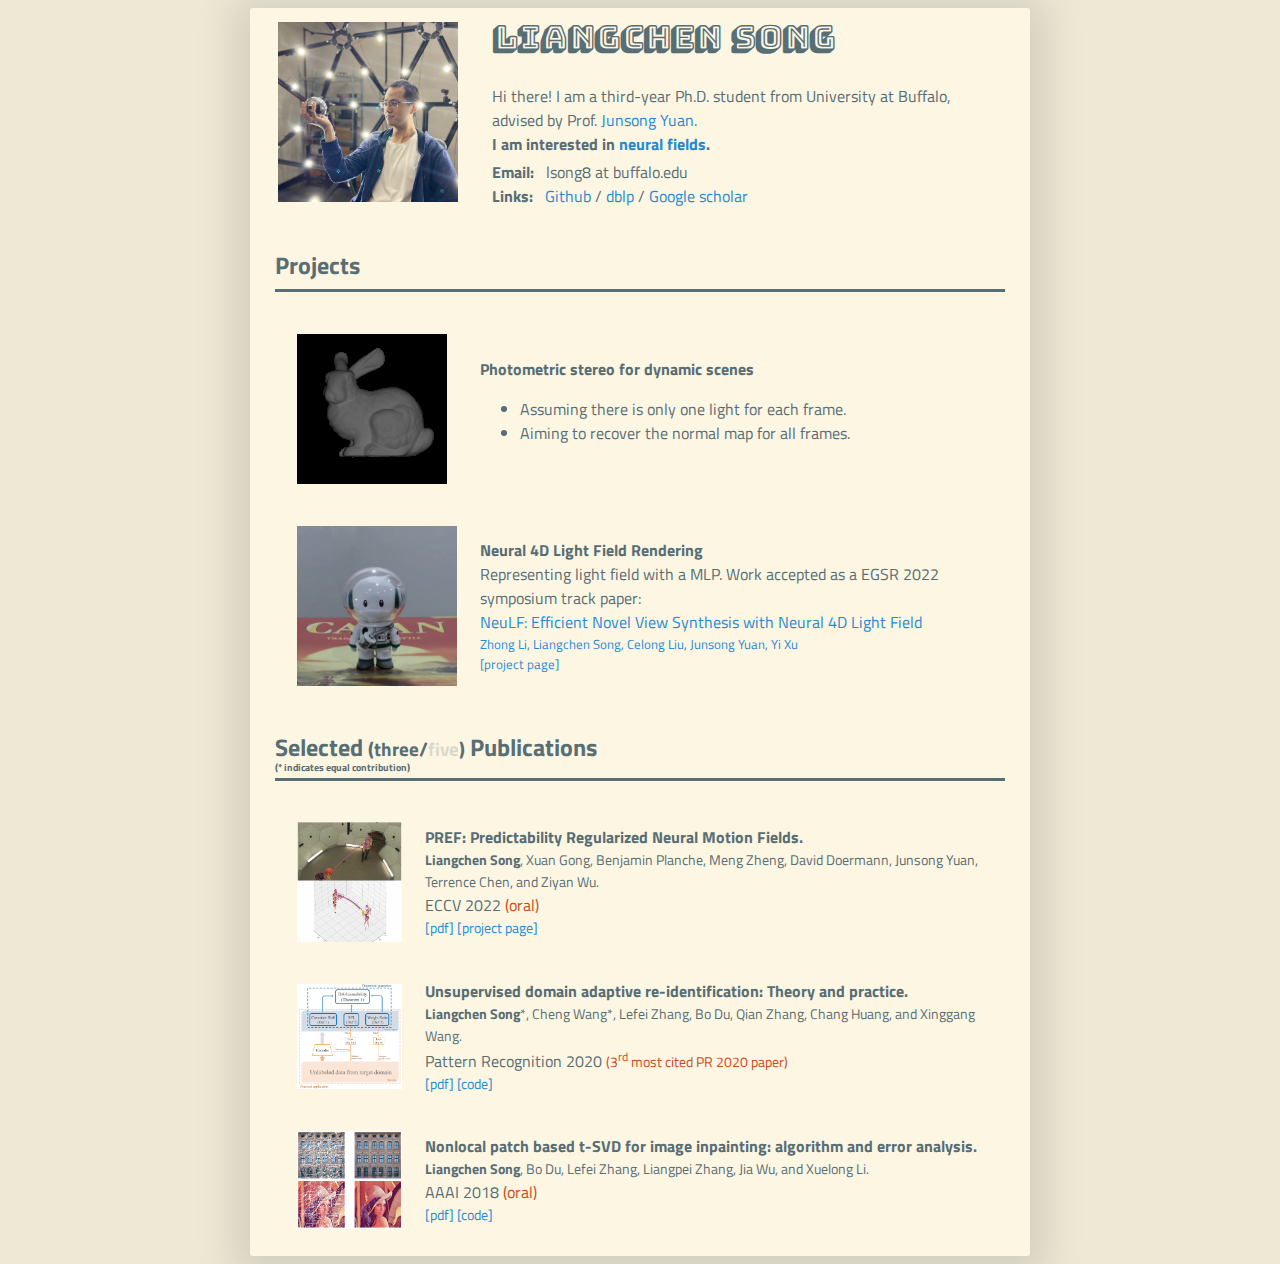
==== index.html @ a4e1ec7a "u" ====
<head><meta http-equiv="Content-Type" content="text/html; charset=UTF-8">
    <title>Liangchen Song's home page</title>
    <meta name="author" content="Liangchen Song">
    <meta name="viewport" content="width=device-width, initial-scale=1">
    <link rel="preconnect" href="https://fonts.googleapis.com">
    <link rel="preconnect" href="https://fonts.gstatic.com" crossorigin>
    <link href="https://fonts.googleapis.com/css2?family=Bungee+Shade&family=Titillium+Web&display=swap" rel="stylesheet">
    <link rel="stylesheet" href="style.css">
</head>

<body>
<div class="main">
<div class="content">
<table>
<tbody>
<tr>
    <td colspan="1" rowspan="3" width="10%"><img width="180" src="images/me.jpg"></td>
    <td width="50%" style="font-family:'Bungee Shade'"><h1>Liangchen Song</h1></td>
</tr>
<tr>
    <td>Hi there! I am a third-year Ph.D. student from University at Buffalo, advised by Prof. <a href="https://cse.buffalo.edu/~jsyuan/index.html">Junsong Yuan</a>.
    <p style="font-weight: bold;">I am interested in <a href="https://neuralfields.cs.brown.edu/">neural fields</a>.</p>
    </td>
</tr>
<tr>
    <td>
        <b>Email:</b> &nbsp; lsong8 at buffalo.edu<br>
        <b>Links:</b> &nbsp; <a href="https://github.com/lsongx">Github</a> /
        <a href="https://dblp.uni-trier.de/pers/hd/s/Song:Liangchen">dblp</a> /
        <a href="https://scholar.google.com/citations?hl=en&user=Kl4T9FYAAAAJ">Google scholar</a> 
    </td>
</tr>
</tbody>
</table>
</div>

<div class="content">
<h2>Projects</h2>
<table class="highlight">
<tbody>
<tr>
    <td style="padding:20px;width:25%;vertical-align:middle"><img src="images/dynamic-ps.gif"></td>
    <td><b>Photometric stereo for dynamic scenes</b><br>
        <ul><li>Assuming there is only one light for each frame. </li> 
            <li>Aiming to recover the normal map for all frames.</li></ul>
    </td>
</tr>
<tr onmouseout="neulf_stop()" onmouseover="neulf_start()">
    <td style="padding:20px;width:25%;vertical-align:middle">
        <div class="one"><div class="two" id="neulf"><video width=100% height=100% muted autoplay loop><source src="images/neulf.mp4" type="video/mp4"></video></div>
        <img src='images/neulf.png' width="160"></div>
        <script type="text/javascript">
            function neulf_start() {
              document.getElementById('neulf').style.opacity = "1";
            }
            function neulf_stop() {
              document.getElementById('neulf').style.opacity = "0";
            }
            neulf_stop()
          </script>
    </td>
    <td><b>Neural 4D Light Field Rendering</b><br>
        Representing light field with a MLP. Work accepted as a EGSR 2022 symposium track paper:<br>
        <a class="long" href="https://diglib.eg.org/bitstream/handle/10.2312/sr20221156/059-069.pdf?sequence=1&isAllowed=y">NeuLF: Efficient Novel View Synthesis with Neural 4D Light Field</a><br>
        <p style="font-size: 80%;"><a href="https://sites.google.com/site/lizhong19900216"> Zhong Li</a>,
        <a href="https://lsongx.github.io/"> Liangchen Song</a>,
        <a href="https://www.cct.lsu.edu/~cliu/"> Celong Liu</a>,
        <a href="https://cse.buffalo.edu/~jsyuan/"> Junsong Yuan</a>,
        <a href="https://www.linkedin.com/in/yi-xu-42654823/"> Yi Xu</a></p>
        <p style="font-size: 80%;"><a href="https://lizhong3232.github.io/neulf/">[project page]</a></p>
    </td>
</tr>
</tbody>
</table>
</div>


<div class="content">
<h2 style="line-height: 80%;">
    Selected 
    <span style="font-size: 80%;">(<a class="none" href="" id="show3" onclick="show(3);return false;">three</a>/<a class="none" href="" id="show5" onclick="show(5);return false;">five</a>)</span>
    Publications
    <p style="font-size: 40%;">(* indicates equal contribution)</p>
</h2>

<table id='pubs3' class="highlight">
<tbody>
<tr>
    <td style="padding:20px;width:20%;vertical-align:middle"><img style="width: 100%;" src="images/pref.png"></td>
    <td><strong>PREF: Predictability Regularized Neural Motion Fields.</strong>
        <p style="font-size: 90%;"><strong>Liangchen Song</strong>, Xuan Gong, Benjamin Planche, Meng Zheng, David Doermann, Junsong Yuan, Terrence Chen, and Ziyan Wu.</p>
        ECCV 2022 <span style="color: #cb4b16">(oral)</span><br>
        <p style="font-size: 90%;">
        <a href="https://openaccess.thecvf.com/content/ICCV2021/papers/Song_Stacked_Homography_Transformations_for_Multi-View_Pedestrian_Detection_ICCV_2021_paper.pdf">[pdf]</a> 
        <a href="projects/pref.html">[project page]</a> </p>
    </td>
</tr>
<tr>
    <td style="padding:20px;width:20%;vertical-align:middle"><img style="width: 100%;" src="images/pr.png"></td>
    <td><strong>Unsupervised domain adaptive re-identification: Theory and practice.</strong>
        <p style="font-size: 90%;"><strong>Liangchen Song</strong>*, Cheng Wang*, Lefei Zhang, Bo Du, Qian Zhang, Chang Huang, and Xinggang Wang.</p>
        Pattern Recognition 2020 <a class="plain" style="color: #cb4b16;font-size:90%" href="https://www.journals.elsevier.com/pattern-recognition/most-cited-articles">(3<sup>rd</sup> most cited PR 2020 paper)</a><br>
        <p style="font-size: 90%;"><a href="https://arxiv.org/pdf/1807.11334.pdf">[pdf]</a> 
        <a href="https://github.com/lsongx/DomainAdaptiveReID">[code]</a> </p>
    </td>
</tr>
<tr>
    <td style="padding:20px;width:20%;vertical-align:middle"><img style="width: 100%;" src="images/tsvd.png"></td>
    <td><strong>Nonlocal patch based t-SVD for image inpainting: algorithm and error analysis.</strong>
        <p style="font-size: 90%;"><strong>Liangchen Song</strong>, Bo Du, Lefei Zhang, Liangpei Zhang, Jia Wu, and Xuelong Li. <br></p>
        AAAI 2018 <span style="color: #cb4b16">(oral)</span><br>
        <p style="font-size: 90%;">
        <a href="https://ojs.aaai.org/index.php/AAAI/article/view/11878/11737">[pdf]</a>
        <a href="https://drive.google.com/file/d/1J0LSnglVLnULzC7Q27VmFhyKMUy_Hhmf/view?usp=sharing">[code]</a> </p>
    </td>
</tr>
</tbody>
</table>

<table id='pubs5' class="highlight">
<tbody>
<tr>
    <td style="padding:20px;width:20%;vertical-align:middle"><img style="width: 100%;" src="images/pref.png"></td>
    <td><strong>PREF: Predictability Regularized Neural Motion Fields.</strong>
        <p style="font-size: 90%;"><strong>Liangchen Song</strong>, Xuan Gong, Benjamin Planche, Meng Zheng, David Doermann, Junsong Yuan, Terrence Chen, and Ziyan Wu.</p>
        ECCV 2022 <span style="color: #cb4b16">(oral)</span><br>
        <p style="font-size: 90%;">
        <a href="https://openaccess.thecvf.com/content/ICCV2021/papers/Song_Stacked_Homography_Transformations_for_Multi-View_Pedestrian_Detection_ICCV_2021_paper.pdf">[pdf]</a> 
        <a href="projects/pref.html">[project page]</a> </p>
    </td>
</tr>
<tr>
    <td style="padding:20px;width:20%;vertical-align:middle"><img style="width: 100%;" src="images/shot.png"></td>
    <td><strong>Stacked Homography Transformations for Multi-View Pedestrian Detection.</strong>
        <p style="font-size: 90%;"><strong>Liangchen Song</strong>, Jialian Wu, Ming Yang, Qian Zhang, Yuan Li, and Junsong Yuan.</p>
        ICCV 2021 <span style="color: #cb4b16">(oral)</span><br>
        <p style="font-size: 90%;">
        <a href="https://openaccess.thecvf.com/content/ICCV2021/papers/Song_Stacked_Homography_Transformations_for_Multi-View_Pedestrian_Detection_ICCV_2021_paper.pdf">[pdf]</a> 
        <a href="https://github.com/lsongx/shot">[code]</a> </p>
    </td>
</tr>
<tr>
    <td style="padding:20px;width:20%;vertical-align:middle"><img style="width: 100%;" src="images/wsl.png"></td>
    <td><strong>Rethinking Soft Labels for Knowledge Distillation: A Bias-Variance Tradeoff Perspective.</strong>
        <p style="font-size: 90%;">Helong Zhou*, <strong>Liangchen Song</strong>*, Jiajie Chen*, Ye Zhou, Guoli Wang, Junsong Yuan, and Qian Zhang.</p>
        ICLR 2021<br>
            <p style="font-size: 90%;">
        <a href="https://openreview.net/pdf?id=gIHd-5X324">[pdf]</a> 
        <a href="https://github.com/bellymonster/Weighted-Soft-Label-Distillation">[code]</a></p>
    </td>
</tr>
<tr>
    <td style="padding:20px;width:20%;vertical-align:middle"><img style="width: 100%;" src="images/pr.png"></td>
    <td><strong>Unsupervised domain adaptive re-identification: Theory and practice.</strong>
        <p style="font-size: 90%;"><strong>Liangchen Song</strong>*, Cheng Wang*, Lefei Zhang, Bo Du, Qian Zhang, Chang Huang, and Xinggang Wang.</p>
        Pattern Recognition 2020 <a class="plain" style="color: #cb4b16;font-size:90%" href="https://www.journals.elsevier.com/pattern-recognition/most-cited-articles">(3<sup>rd</sup> most cited PR 2020 paper)</a><br>
        <p style="font-size: 90%;"><a href="https://arxiv.org/pdf/1807.11334.pdf">[pdf]</a> 
        <a href="https://github.com/lsongx/DomainAdaptiveReID">[code]</a> </p>
    </td>
</tr>
<tr>
    <td style="padding:20px;width:20%;vertical-align:middle"><img style="width: 100%;" src="images/tsvd.png"></td>
    <td><strong>Nonlocal patch based t-SVD for image inpainting: algorithm and error analysis.</strong>
        <p style="font-size: 90%;"><strong>Liangchen Song</strong>, Bo Du, Lefei Zhang, Liangpei Zhang, Jia Wu, and Xuelong Li. <br></p>
        AAAI 2018 <span style="color: #cb4b16">(oral)</span><br>
        <p style="font-size: 90%;">
        <a href="https://ojs.aaai.org/index.php/AAAI/article/view/11878/11737">[pdf]</a>
        <a href="https://drive.google.com/file/d/1J0LSnglVLnULzC7Q27VmFhyKMUy_Hhmf/view?usp=sharing">[code]</a> </p>
    </td>
</tr>
</tbody>
</table>

</div>

<script>
function show(num) {
    if (num == 3){
        document.getElementById("pubs3").style.display = "block";
        document.getElementById("pubs5").style.display = "none";
        document.getElementById('show3').style = 'color:#586e75';
        document.getElementById('show5').style = 'color:#586e7538';
    } else if (num == 5) {
        document.getElementById("pubs5").style.display = "block";
        document.getElementById("pubs3").style.display = "none";
        document.getElementById('show5').style = 'color:#586e75';
        document.getElementById('show3').style = 'color:#586e7538';
    }
}      
show(3)
</script>

</div>
</body>
---- style.css ----
body {
    font-family: Titillium Web, Verdana, serif;
    color: #586e75;
    background-position:center; 
    background: #eee8d5;
    line-height: 150%;
}

a {
    box-shadow: none;
    color: #268ad2;
    margin: 0 -.25rem;
    padding: 0 .25rem;
    transition: color .3s ease-in-out, box-shadow .3s ease-in-out;
    text-decoration: none;
}
a:hover {
    box-shadow: inset 200px 0 0 0 #268ad2;
    color: white;
}
a.long:hover {
    box-shadow: inset 1000px 0 0 0 #268ad2;
    color: white;
}
a.plain:hover {
    box-shadow: none;
    border-bottom: 1px dotted #cb4b16;
}
a.none {
    color: #586e75;
}
a.none:hover{
    color: #586e75;
    box-shadow: none;
}

h2 {
    font-weight: bold; 
    color: #586e75;
    border-bottom-style:solid; 
    border-bottom-color: #586e75;
    line-height: 2em;
}
p {
    margin-top: 0em;
    margin-bottom: 0em;      
}
div.main {
    margin-left: auto;
    margin-right: auto;
    max-width: 780px;
    box-shadow:  0px 5px 40px 17px rgba(0, 0, 0, 0.11);
    background: #fdf6e3;
    border-radius: 3px;
}
div.content {
    display: block; 
    overflow: hidden;
    padding: 5px 25px;
}
.one {
    width: 160px;
    height: 160px;
    position: relative;
}
.two {
    width: 160px;
    height: 160px;
    position: absolute;
    transition: opacity .2s ease-in-out;
    -moz-transition: opacity .2s ease-in-out;
    -webkit-transition: opacity .2s ease-in-out;
}
table.highlight tr:hover {
    background: #fdf3d6;
    box-shadow:  0px 0px 5px 2px rgba(0, 0, 0, 0.11);
    border-radius: 5px;
}

td.btn {
    padding-top: 18pt;
    vertical-align:middle;
    font-weight: bold;
    font-size: 18pt;
}
td.btn a:hover {
    box-shadow: None;
    color: #dc322f;
    background: #fdf3d6;
}

div.cite {
    font-family: monospace;
    background: #fdf3d6;
    box-shadow:  0px 0px 5px 2px rgba(0, 0, 0, 0.11);
    border-radius: 5px;
    text-align: left;
    line-height: 120%;
}
div.cite pre {
    position: relative;
    border-radius:10px;
    padding-top: 15px;
}
div.cite button {
    position: absolute;
    top: 5px;
    left: 5px;
    padding:.15rem;
    background-color:#fdf3d6;
    border-radius:5px;
}
div.cite button:hover{
    cursor:pointer;
    background-color:#bcbabb;
}
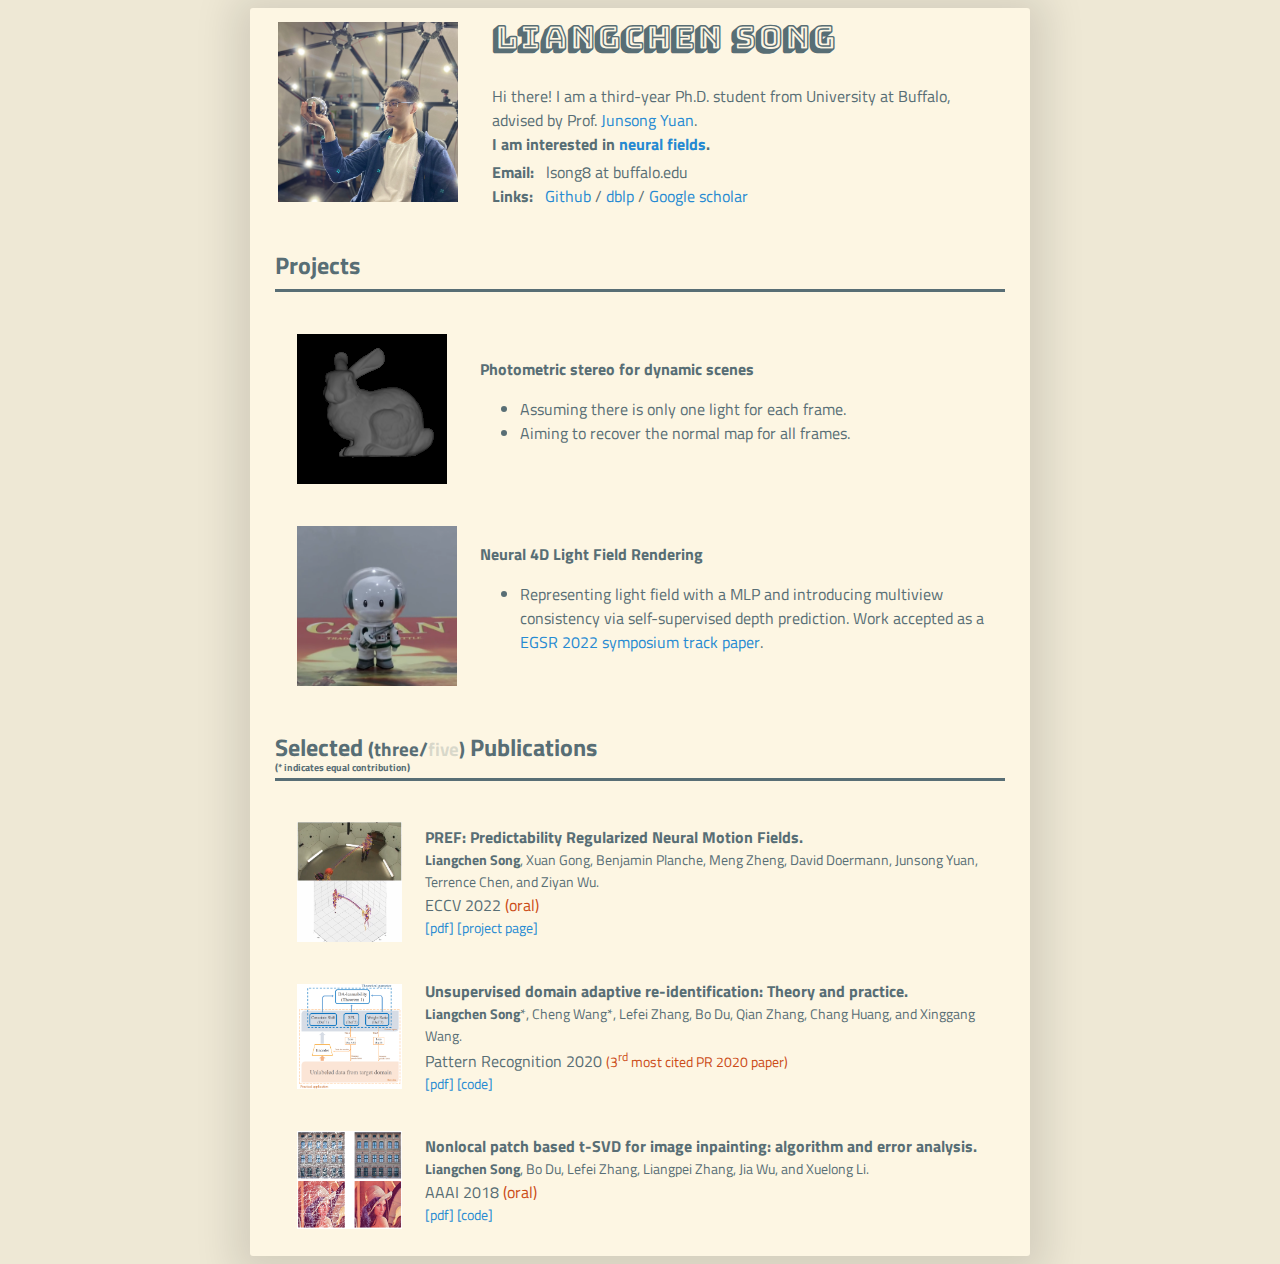
==== commit 372625f6: "u" ====
--- a/index.html
+++ b/index.html
@@ -1,3 +1,10 @@
+<!-- 
+    Author: Liangchen Song
+    Author URL: https://lsongx.github.io/
+    License: Creative Commons Attribution 3.0 Unported
+    License URL: http://creativecommons.org/licenses/by/3.0/
+-->
+
 <head><meta http-equiv="Content-Type" content="text/html; charset=UTF-8">
     <title>Liangchen Song's home page</title>
     <meta name="author" content="Liangchen Song">
@@ -45,29 +52,22 @@
             <li>Aiming to recover the normal map for all frames.</li></ul>
     </td>
 </tr>
-<tr onmouseout="neulf_stop()" onmouseover="neulf_start()">
+<tr>
     <td style="padding:20px;width:25%;vertical-align:middle">
-        <div class="one"><div class="two" id="neulf"><video width=100% height=100% muted autoplay loop><source src="images/neulf.mp4" type="video/mp4"></video></div>
-        <img src='images/neulf.png' width="160"></div>
-        <script type="text/javascript">
-            function neulf_start() {
-              document.getElementById('neulf').style.opacity = "1";
-            }
-            function neulf_stop() {
-              document.getElementById('neulf').style.opacity = "0";
-            }
-            neulf_stop()
-          </script>
+        <div class="comment" style="width: 160px;height: 160px;"><video width=100% height=100% muted autoplay loop><source src="images/neulf.mp4" type="video/mp4"></video></div>
+        <div class="hide" style="width: 160px;height: 160px;"><img src='images/neulf.png' width="160"></div>
     </td>
     <td><b>Neural 4D Light Field Rendering</b><br>
-        Representing light field with a MLP. Work accepted as a EGSR 2022 symposium track paper:<br>
-        <a class="long" href="https://diglib.eg.org/bitstream/handle/10.2312/sr20221156/059-069.pdf?sequence=1&isAllowed=y">NeuLF: Efficient Novel View Synthesis with Neural 4D Light Field</a><br>
-        <p style="font-size: 80%;"><a href="https://sites.google.com/site/lizhong19900216"> Zhong Li</a>,
-        <a href="https://lsongx.github.io/"> Liangchen Song</a>,
-        <a href="https://www.cct.lsu.edu/~cliu/"> Celong Liu</a>,
-        <a href="https://cse.buffalo.edu/~jsyuan/"> Junsong Yuan</a>,
-        <a href="https://www.linkedin.com/in/yi-xu-42654823/"> Yi Xu</a></p>
-        <p style="font-size: 80%;"><a href="https://lizhong3232.github.io/neulf/">[project page]</a></p>
+        <ul><li>Representing light field with a MLP and introducing multiview consistency via self-supervised depth prediction. Work accepted as a <a class="textbox">EGSR 2022 symposium track paper</a>.
+        <div class="textbox-hide">
+            <a class="long" href="https://diglib.eg.org/bitstream/handle/10.2312/sr20221156/059-069.pdf?sequence=1&isAllowed=y">NeuLF: Efficient Novel View Synthesis with Neural 4D Light Field</a><br>
+            <p style="font-size: 80%;"><a href="https://sites.google.com/site/lizhong19900216"> Zhong Li</a>,
+            <a href="https://lsongx.github.io/"> Liangchen Song</a>,
+            <a href="https://www.cct.lsu.edu/~cliu/"> Celong Liu</a>,
+            <a href="https://cse.buffalo.edu/~jsyuan/"> Junsong Yuan</a>,
+            <a href="https://www.linkedin.com/in/yi-xu-42654823/"> Yi Xu</a></p>
+            <p style="font-size: 80%;"><a href="https://lizhong3232.github.io/neulf/">[project page]</a>
+        </div></li></ul>
     </td>
 </tr>
 </tbody>
@@ -83,7 +83,8 @@
     <p style="font-size: 40%;">(* indicates equal contribution)</p>
 </h2>
 
-<table id='pubs3' class="highlight">
+<div class="highlight">
+<table id='pubs3'>
 <tbody>
 <tr>
     <td style="padding:20px;width:20%;vertical-align:middle"><img style="width: 100%;" src="images/pref.png"></td>
@@ -91,8 +92,9 @@
         <p style="font-size: 90%;"><strong>Liangchen Song</strong>, Xuan Gong, Benjamin Planche, Meng Zheng, David Doermann, Junsong Yuan, Terrence Chen, and Ziyan Wu.</p>
         ECCV 2022 <span style="color: #cb4b16">(oral)</span><br>
         <p style="font-size: 90%;">
-        <a href="https://openaccess.thecvf.com/content/ICCV2021/papers/Song_Stacked_Homography_Transformations_for_Multi-View_Pedestrian_Detection_ICCV_2021_paper.pdf">[pdf]</a> 
+        <a href="https://arxiv.org/pdf/2209.10691.pdf">[pdf]</a> 
         <a href="projects/pref.html">[project page]</a> </p>
+        <div class="comment"><p># Implicitly representing the patterns of motion.</p></div>
     </td>
 </tr>
 <tr>
@@ -102,6 +104,8 @@
         Pattern Recognition 2020 <a class="plain" style="color: #cb4b16;font-size:90%" href="https://www.journals.elsevier.com/pattern-recognition/most-cited-articles">(3<sup>rd</sup> most cited PR 2020 paper)</a><br>
         <p style="font-size: 90%;"><a href="https://arxiv.org/pdf/1807.11334.pdf">[pdf]</a> 
         <a href="https://github.com/lsongx/DomainAdaptiveReID">[code]</a> </p>
+        <div class="comment"><p># My first work after learning deep learning. Got rejected by almost all 'top' AI conferences.<br>
+        # Happy to see that some people cited this paper.</p></div>
     </td>
 </tr>
 <tr>
@@ -112,12 +116,14 @@
         <p style="font-size: 90%;">
         <a href="https://ojs.aaai.org/index.php/AAAI/article/view/11878/11737">[pdf]</a>
         <a href="https://drive.google.com/file/d/1J0LSnglVLnULzC7Q27VmFhyKMUy_Hhmf/view?usp=sharing">[code]</a> </p>
-    </td>
-</tr>
-</tbody>
-</table>
-
-<table id='pubs5' class="highlight">
+        <div class="comment"><p># No networks involved. First objective function, then optimizing it. <br>
+        # Not end-to-end. No backpropagation. Looks weird now?</p></div>
+    </td>
+</tr>
+</tbody>
+</table>
+
+<table id='pubs5'>
 <tbody>
 <tr>
     <td style="padding:20px;width:20%;vertical-align:middle"><img style="width: 100%;" src="images/pref.png"></td>
@@ -127,6 +133,7 @@
         <p style="font-size: 90%;">
         <a href="https://openaccess.thecvf.com/content/ICCV2021/papers/Song_Stacked_Homography_Transformations_for_Multi-View_Pedestrian_Detection_ICCV_2021_paper.pdf">[pdf]</a> 
         <a href="projects/pref.html">[project page]</a> </p>
+        <div class="comment"><p># Implicitly representing the patterns of motion.</p></div>
     </td>
 </tr>
 <tr>
@@ -137,6 +144,8 @@
         <p style="font-size: 90%;">
         <a href="https://openaccess.thecvf.com/content/ICCV2021/papers/Song_Stacked_Homography_Transformations_for_Multi-View_Pedestrian_Detection_ICCV_2021_paper.pdf">[pdf]</a> 
         <a href="https://github.com/lsongx/shot">[code]</a> </p>
+        <div class="comment"><p># Sometimes I cannot believe this is an oral paper.<br>
+        # But I do believe this is not the worst oral paper. :) </p></div>
     </td>
 </tr>
 <tr>
@@ -147,6 +156,7 @@
             <p style="font-size: 90%;">
         <a href="https://openreview.net/pdf?id=gIHd-5X324">[pdf]</a> 
         <a href="https://github.com/bellymonster/Weighted-Soft-Label-Distillation">[code]</a></p>
+        <div class="comment"><p># Writing is important.</p></div>
     </td>
 </tr>
 <tr>
@@ -156,6 +166,8 @@
         Pattern Recognition 2020 <a class="plain" style="color: #cb4b16;font-size:90%" href="https://www.journals.elsevier.com/pattern-recognition/most-cited-articles">(3<sup>rd</sup> most cited PR 2020 paper)</a><br>
         <p style="font-size: 90%;"><a href="https://arxiv.org/pdf/1807.11334.pdf">[pdf]</a> 
         <a href="https://github.com/lsongx/DomainAdaptiveReID">[code]</a> </p>
+        <div class="comment"><p># My first work after learning deep learning. Got rejected by almost all 'top' AI conferences.<br>
+        # Happy to see that some people cited this paper.</p></div>
     </td>
 </tr>
 <tr>
@@ -166,12 +178,15 @@
         <p style="font-size: 90%;">
         <a href="https://ojs.aaai.org/index.php/AAAI/article/view/11878/11737">[pdf]</a>
         <a href="https://drive.google.com/file/d/1J0LSnglVLnULzC7Q27VmFhyKMUy_Hhmf/view?usp=sharing">[code]</a> </p>
-    </td>
-</tr>
-</tbody>
-</table>
-
-</div>
+        <div class="comment"><p># No networks involved. First objective function, then optimizing it. <br>
+        # Not end-to-end. No backpropagation. Looks weird now?</p></div>
+    </td>
+</tr>
+</tbody>
+</table>
+</div> <!-- highlight -->
+
+</div> <!-- content -->
 
 <script>
 function show(num) {
@@ -189,6 +204,7 @@
 }      
 show(3)
 </script>
+<script src="script.js"></script>
 
 </div>
 </body>
--- a/style.css
+++ b/style.css
@@ -1,25 +1,39 @@
+/* Author: Liangchen Song
+Author URL: https://lsongx.github.io/
+License: Creative Commons Attribution 3.0 Unported
+License URL: http://creativecommons.org/licenses/by/3.0/ */
+
+:root {
+    --bg-color: #eee8d5;
+    --bg-color-highlight: #fdf6e3;
+    --bg-color-highlight2: #fdf3d6;
+    --text-color: #586e75;
+    --link-color: #268ad2;
+}
+
+
 body {
     font-family: Titillium Web, Verdana, serif;
-    color: #586e75;
+    color: var(--text-color);
     background-position:center; 
-    background: #eee8d5;
+    background: var(--bg-color);
     line-height: 150%;
 }
 
 a {
     box-shadow: none;
-    color: #268ad2;
+    color: var(--link-color);
     margin: 0 -.25rem;
     padding: 0 .25rem;
-    transition: color .3s ease-in-out, box-shadow .3s ease-in-out;
+    transition: color .5s ease-in-out, box-shadow .5s ease-in-out;
     text-decoration: none;
 }
 a:hover {
-    box-shadow: inset 200px 0 0 0 #268ad2;
+    box-shadow: inset 200px 0 0 0 var(--link-color);
     color: white;
 }
 a.long:hover {
-    box-shadow: inset 1000px 0 0 0 #268ad2;
+    box-shadow: inset 1000px 0 0 0 var(--link-color);
     color: white;
 }
 a.plain:hover {
@@ -27,54 +41,87 @@
     border-bottom: 1px dotted #cb4b16;
 }
 a.none {
-    color: #586e75;
+    color: var(--text-color);
 }
 a.none:hover{
-    color: #586e75;
+    color: var(--text-color);
     box-shadow: none;
 }
+.textbox-hide{
+    background: var(--bg-color-highlight);
+    position: absolute;
+    top: auto;
+    left: auto;
+    display: none;
+    padding: 15 10px;
+    box-shadow:  0px 0px 5px 2px rgba(0, 0, 0, 0.11);
+}
+a.textbox:hover{
+    color: var(--link-color);
+    box-shadow: none;
+    cursor: crosshair;
+}
+a.textbox:hover + .textbox-hide{
+    display: block;
+    z-index: 9;
+}
+.textbox-hide:hover{
+    display: block;
+    z-index: 9;
+}
+
 
 h2 {
     font-weight: bold; 
-    color: #586e75;
+    color: var(--text-color);
     border-bottom-style:solid; 
-    border-bottom-color: #586e75;
+    border-bottom-color: var(--text-color);
     line-height: 2em;
 }
 p {
     margin-top: 0em;
     margin-bottom: 0em;      
 }
-div.main {
+.main {
     margin-left: auto;
     margin-right: auto;
     max-width: 780px;
     box-shadow:  0px 5px 40px 17px rgba(0, 0, 0, 0.11);
-    background: #fdf6e3;
+    background: var(--bg-color-highlight);
     border-radius: 3px;
 }
-div.content {
+.content {
     display: block; 
     overflow: hidden;
     padding: 5px 25px;
 }
-.one {
-    width: 160px;
-    height: 160px;
-    position: relative;
-}
-.two {
-    width: 160px;
-    height: 160px;
-    position: absolute;
-    transition: opacity .2s ease-in-out;
-    -moz-transition: opacity .2s ease-in-out;
-    -webkit-transition: opacity .2s ease-in-out;
-}
-table.highlight tr:hover {
-    background: #fdf3d6;
+.highlight tr:hover {
+    background: var(--bg-color-highlight2);
     box-shadow:  0px 0px 5px 2px rgba(0, 0, 0, 0.11);
     border-radius: 5px;
+}
+.comment {
+    display: none;
+    font-style: italic;
+    font-size: 80%;
+    color: #93a1a1;
+}
+.comment p {
+    margin-top: 0em;
+    margin-bottom: 0em;
+    font-family: Titillium Web, Verdana, serif;
+    line-height: 110%;
+    padding-bottom: 3pt;
+}
+.highlight tr:hover .comment {
+    /* display: block; */
+    display: none;
+}
+.hide {
+    display: block;
+}
+.highlight tr:hover .hide {
+    display: none;
 }
 
 td.btn {
@@ -86,32 +133,51 @@
 td.btn a:hover {
     box-shadow: None;
     color: #dc322f;
-    background: #fdf3d6;
+    background: var(--bg-color-highlight2);
 }
 
-div.cite {
+.cite {
     font-family: monospace;
-    background: #fdf3d6;
+    background: var(--bg-color-highlight2);
     box-shadow:  0px 0px 5px 2px rgba(0, 0, 0, 0.11);
     border-radius: 5px;
     text-align: left;
     line-height: 120%;
 }
-div.cite pre {
+.cite pre {
     position: relative;
     border-radius:10px;
     padding-top: 15px;
+    padding-left: 100px;
 }
-div.cite button {
+.cite button {
     position: absolute;
     top: 5px;
     left: 5px;
-    padding:.15rem;
-    background-color:#fdf3d6;
-    border-radius:5px;
+    padding: .15rem;
+    background-color: var(--bg-color-highlight2);
+    color: var(--text-color);
+    border-radius: 5px;
 }
-div.cite button:hover{
+.cite button:hover{
     cursor:pointer;
-    background-color:#bcbabb;
+    background-color: var(--link-color);
+    color: white;
 }
 
+.video-container {
+    display: block;
+    margin-left: auto;
+    margin-right: auto;  
+    position: relative;
+    width: 80%;
+    padding-bottom: calc(56.25% * 0.8); /* 16:9 */
+    height: 0;
+}
+.video-container iframe {
+    position: absolute;
+    top: 0;
+    left: 0;
+    width: 100%;
+    height: 100%;
+}
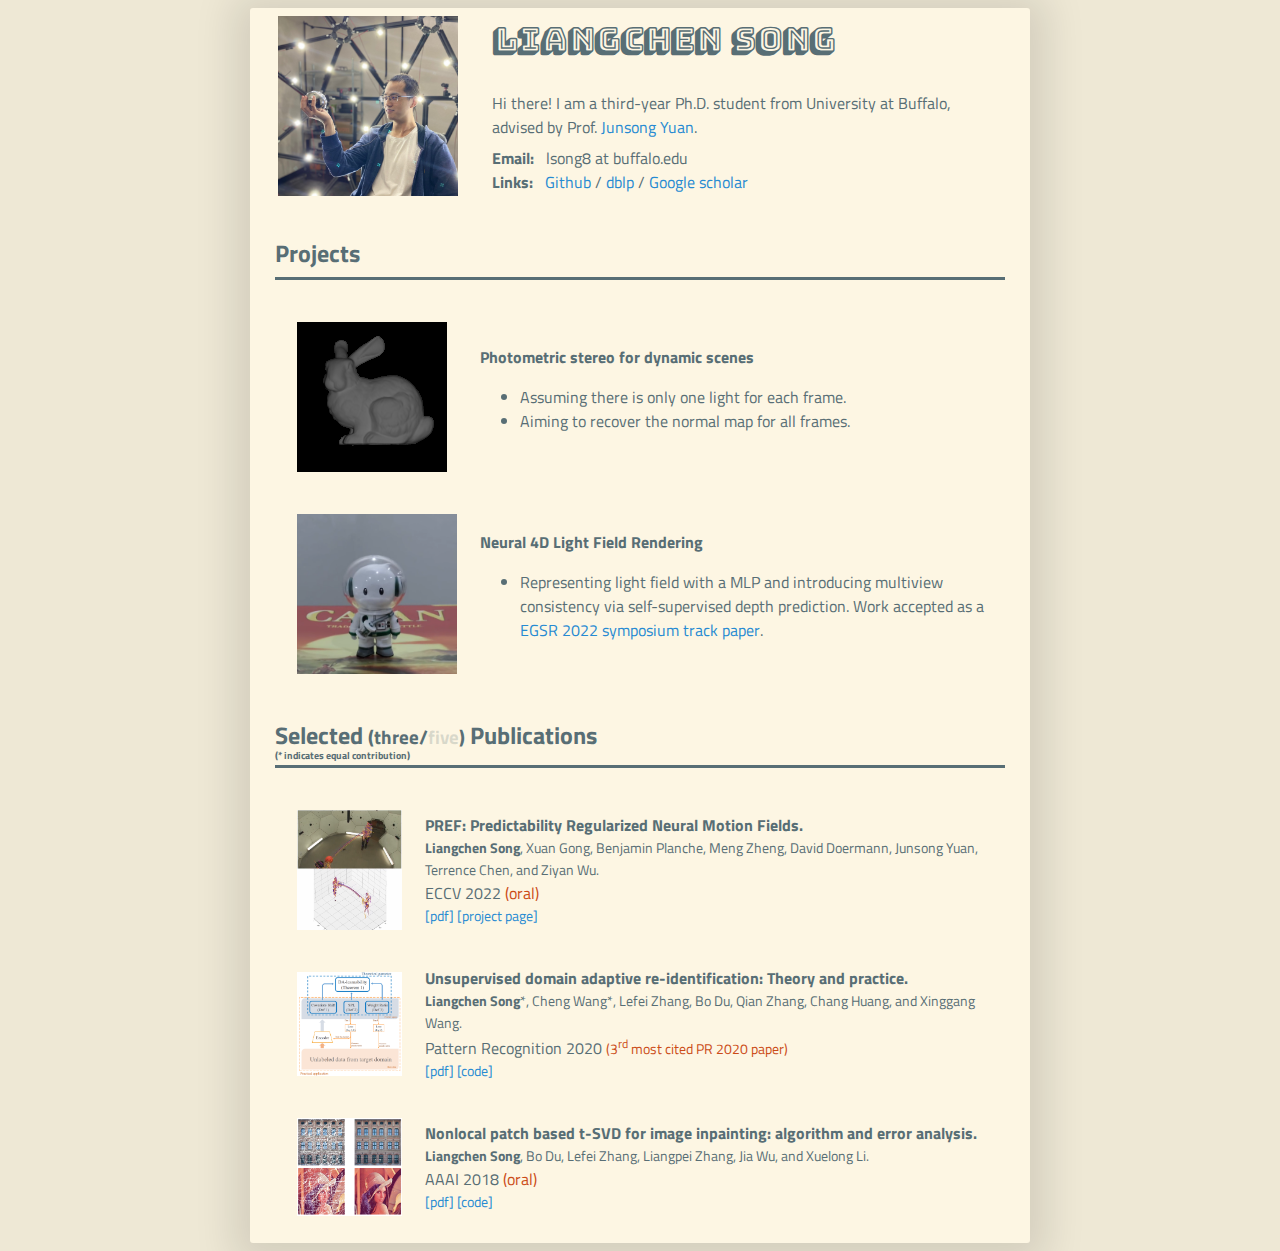
==== commit abff47d8: "u" ====
--- a/index.html
+++ b/index.html
@@ -26,7 +26,6 @@
 </tr>
 <tr>
     <td>Hi there! I am a third-year Ph.D. student from University at Buffalo, advised by Prof. <a href="https://cse.buffalo.edu/~jsyuan/index.html">Junsong Yuan</a>.
-    <p style="font-weight: bold;">I am interested in <a href="https://neuralfields.cs.brown.edu/">neural fields</a>.</p>
     </td>
 </tr>
 <tr>
@@ -54,8 +53,8 @@
 </tr>
 <tr>
     <td style="padding:20px;width:25%;vertical-align:middle">
-        <div class="comment" style="width: 160px;height: 160px;"><video width=100% height=100% muted autoplay loop><source src="images/neulf.mp4" type="video/mp4"></video></div>
-        <div class="hide" style="width: 160px;height: 160px;"><img src='images/neulf.png' width="160"></div>
+        <div class="hovershow" style="width: 160px;height: 160px;"><video width=100% height=100% muted autoplay loop><source src="images/neulf.mp4" type="video/mp4"></video></div>
+        <div class="hoverhide" style="width: 160px;height: 160px;"><img src='images/neulf.png' width="160"></div>
     </td>
     <td><b>Neural 4D Light Field Rendering</b><br>
         <ul><li>Representing light field with a MLP and introducing multiview consistency via self-supervised depth prediction. Work accepted as a <a class="textbox">EGSR 2022 symposium track paper</a>.
--- a/style.css
+++ b/style.css
@@ -117,11 +117,17 @@
     /* display: block; */
     display: none;
 }
-.hide {
+.hoverhide {
     display: block;
 }
-.highlight tr:hover .hide {
+.highlight tr:hover .hoverhide {
     display: none;
+}
+.hovershow {
+    display: none;
+}
+.highlight tr:hover .hovershow {
+    display: block;
 }
 
 td.btn {
@@ -181,3 +187,9 @@
     width: 100%;
     height: 100%;
 }
+
+.rainbow {
+    background: linear-gradient(to right, #ed3633, #fc719f, #7430ea, #008cff, #0083c5, #13af1b, #e3ba00, #ff9d00, #ed3633);
+    -webkit-background-clip: text;
+    -webkit-text-fill-color: transparent;  
+}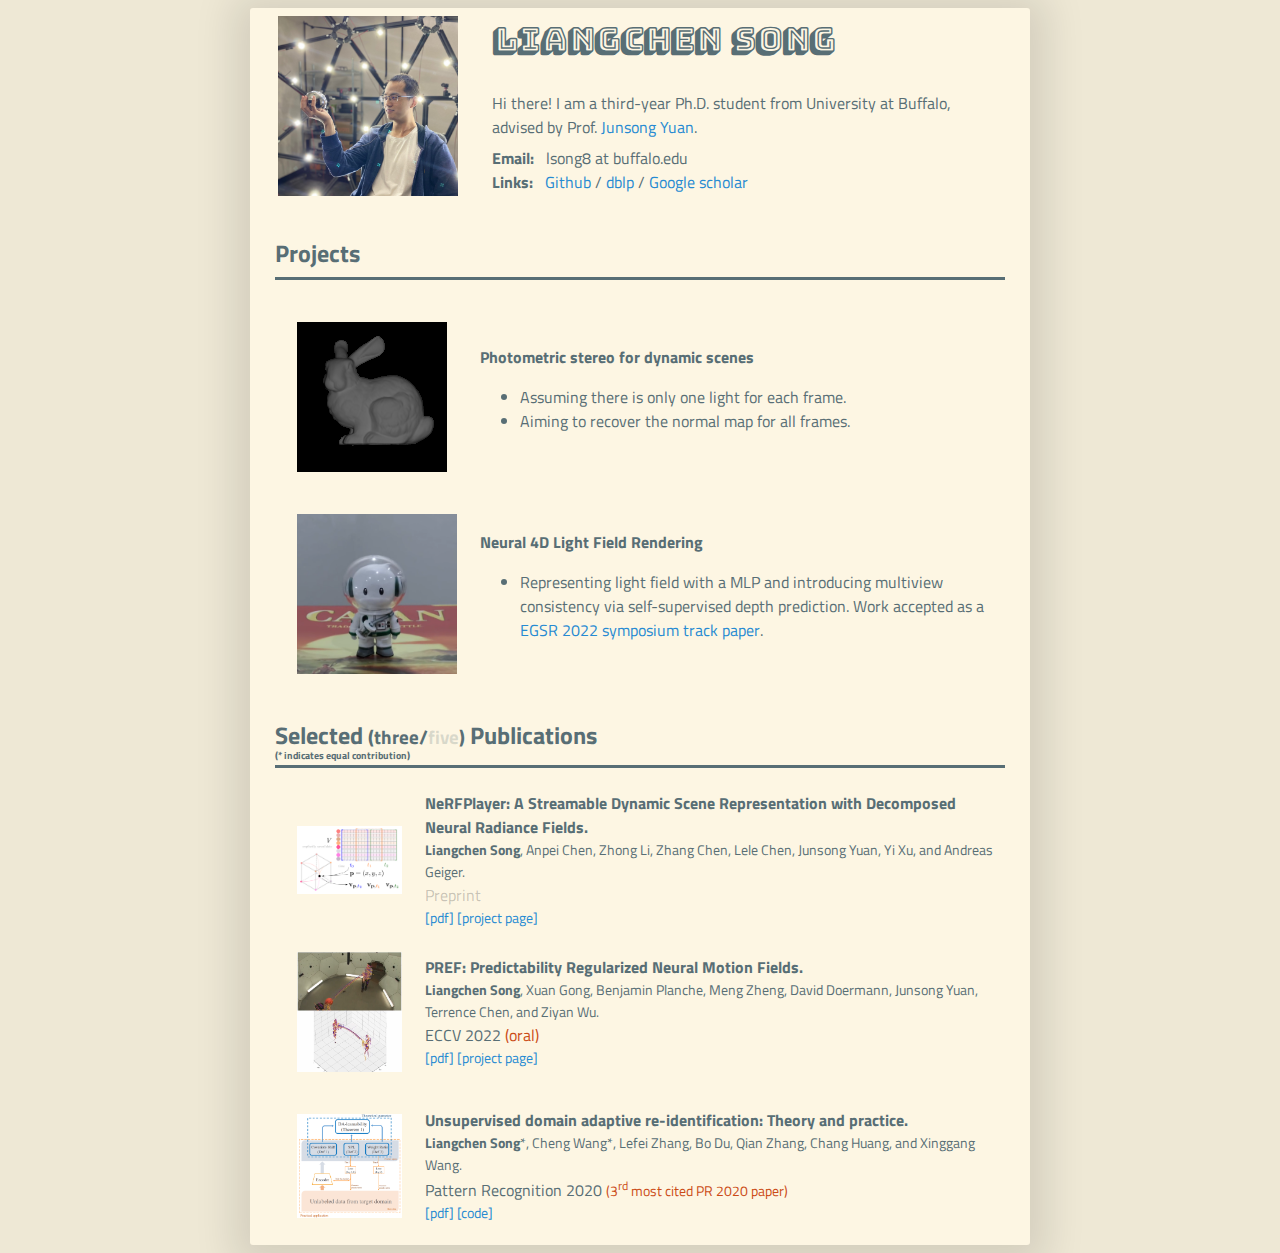
==== commit 43b64cb7: "u" ====
--- a/index.html
+++ b/index.html
@@ -86,6 +86,17 @@
 <table id='pubs3'>
 <tbody>
 <tr>
+    <td style="padding:20px;width:20%;vertical-align:middle"><img style="width: 100%;" src="images/nerfplayer.png"></td>
+    <td><strong>NeRFPlayer: A Streamable Dynamic Scene Representation with Decomposed Neural Radiance Fields.</strong>
+        <p style="font-size: 90%;"><strong>Liangchen Song</strong>, Anpei Chen, Zhong Li, Zhang Chen, Lele Chen, Junsong Yuan, Yi Xu, and Andreas Geiger.</p>
+        <span style="color: #54545452">Preprint</span> <span style="color: #cb4b16"></span><br>
+        <p style="font-size: 90%;">
+        <a href="https://arxiv.org/pdf/2210.15947">[pdf]</a> 
+        <a href="projects/nerfplayer.html">[project page]</a> </p>
+        <div class="comment"><p></p></div>
+    </td>
+</tr>
+<tr>
     <td style="padding:20px;width:20%;vertical-align:middle"><img style="width: 100%;" src="images/pref.png"></td>
     <td><strong>PREF: Predictability Regularized Neural Motion Fields.</strong>
         <p style="font-size: 90%;"><strong>Liangchen Song</strong>, Xuan Gong, Benjamin Planche, Meng Zheng, David Doermann, Junsong Yuan, Terrence Chen, and Ziyan Wu.</p>
@@ -107,23 +118,22 @@
         # Happy to see that some people cited this paper.</p></div>
     </td>
 </tr>
-<tr>
-    <td style="padding:20px;width:20%;vertical-align:middle"><img style="width: 100%;" src="images/tsvd.png"></td>
-    <td><strong>Nonlocal patch based t-SVD for image inpainting: algorithm and error analysis.</strong>
-        <p style="font-size: 90%;"><strong>Liangchen Song</strong>, Bo Du, Lefei Zhang, Liangpei Zhang, Jia Wu, and Xuelong Li. <br></p>
-        AAAI 2018 <span style="color: #cb4b16">(oral)</span><br>
-        <p style="font-size: 90%;">
-        <a href="https://ojs.aaai.org/index.php/AAAI/article/view/11878/11737">[pdf]</a>
-        <a href="https://drive.google.com/file/d/1J0LSnglVLnULzC7Q27VmFhyKMUy_Hhmf/view?usp=sharing">[code]</a> </p>
-        <div class="comment"><p># No networks involved. First objective function, then optimizing it. <br>
-        # Not end-to-end. No backpropagation. Looks weird now?</p></div>
-    </td>
-</tr>
 </tbody>
 </table>
 
 <table id='pubs5'>
 <tbody>
+<tr>
+    <td style="padding:20px;width:20%;vertical-align:middle"><img style="width: 100%;" src="images/nerfplayer.png"></td>
+    <td><strong>NeRFPlayer: A Streamable Dynamic Scene Representation with Decomposed Neural Radiance Fields.</strong>
+        <p style="font-size: 90%;"><strong>Liangchen Song</strong>, Anpei Chen, Zhong Li, Zhang Chen, Lele Chen, Junsong Yuan, Yi Xu, and Andreas Geiger.</p>
+        <span style="color: #54545452">Preprint</span> <span style="color: #cb4b16"></span><br>
+        <p style="font-size: 90%;">
+        <a href="https://arxiv.org/pdf/2210.15947">[pdf]</a> 
+        <a href="projects/nerfplayer.html">[project page]</a> </p>
+        <div class="comment"><p></p></div>
+    </td>
+</tr>
 <tr>
     <td style="padding:20px;width:20%;vertical-align:middle"><img style="width: 100%;" src="images/pref.png"></td>
     <td><strong>PREF: Predictability Regularized Neural Motion Fields.</strong>
@@ -145,17 +155,6 @@
         <a href="https://github.com/lsongx/shot">[code]</a> </p>
         <div class="comment"><p># Sometimes I cannot believe this is an oral paper.<br>
         # But I do believe this is not the worst oral paper. :) </p></div>
-    </td>
-</tr>
-<tr>
-    <td style="padding:20px;width:20%;vertical-align:middle"><img style="width: 100%;" src="images/wsl.png"></td>
-    <td><strong>Rethinking Soft Labels for Knowledge Distillation: A Bias-Variance Tradeoff Perspective.</strong>
-        <p style="font-size: 90%;">Helong Zhou*, <strong>Liangchen Song</strong>*, Jiajie Chen*, Ye Zhou, Guoli Wang, Junsong Yuan, and Qian Zhang.</p>
-        ICLR 2021<br>
-            <p style="font-size: 90%;">
-        <a href="https://openreview.net/pdf?id=gIHd-5X324">[pdf]</a> 
-        <a href="https://github.com/bellymonster/Weighted-Soft-Label-Distillation">[code]</a></p>
-        <div class="comment"><p># Writing is important.</p></div>
     </td>
 </tr>
 <tr>
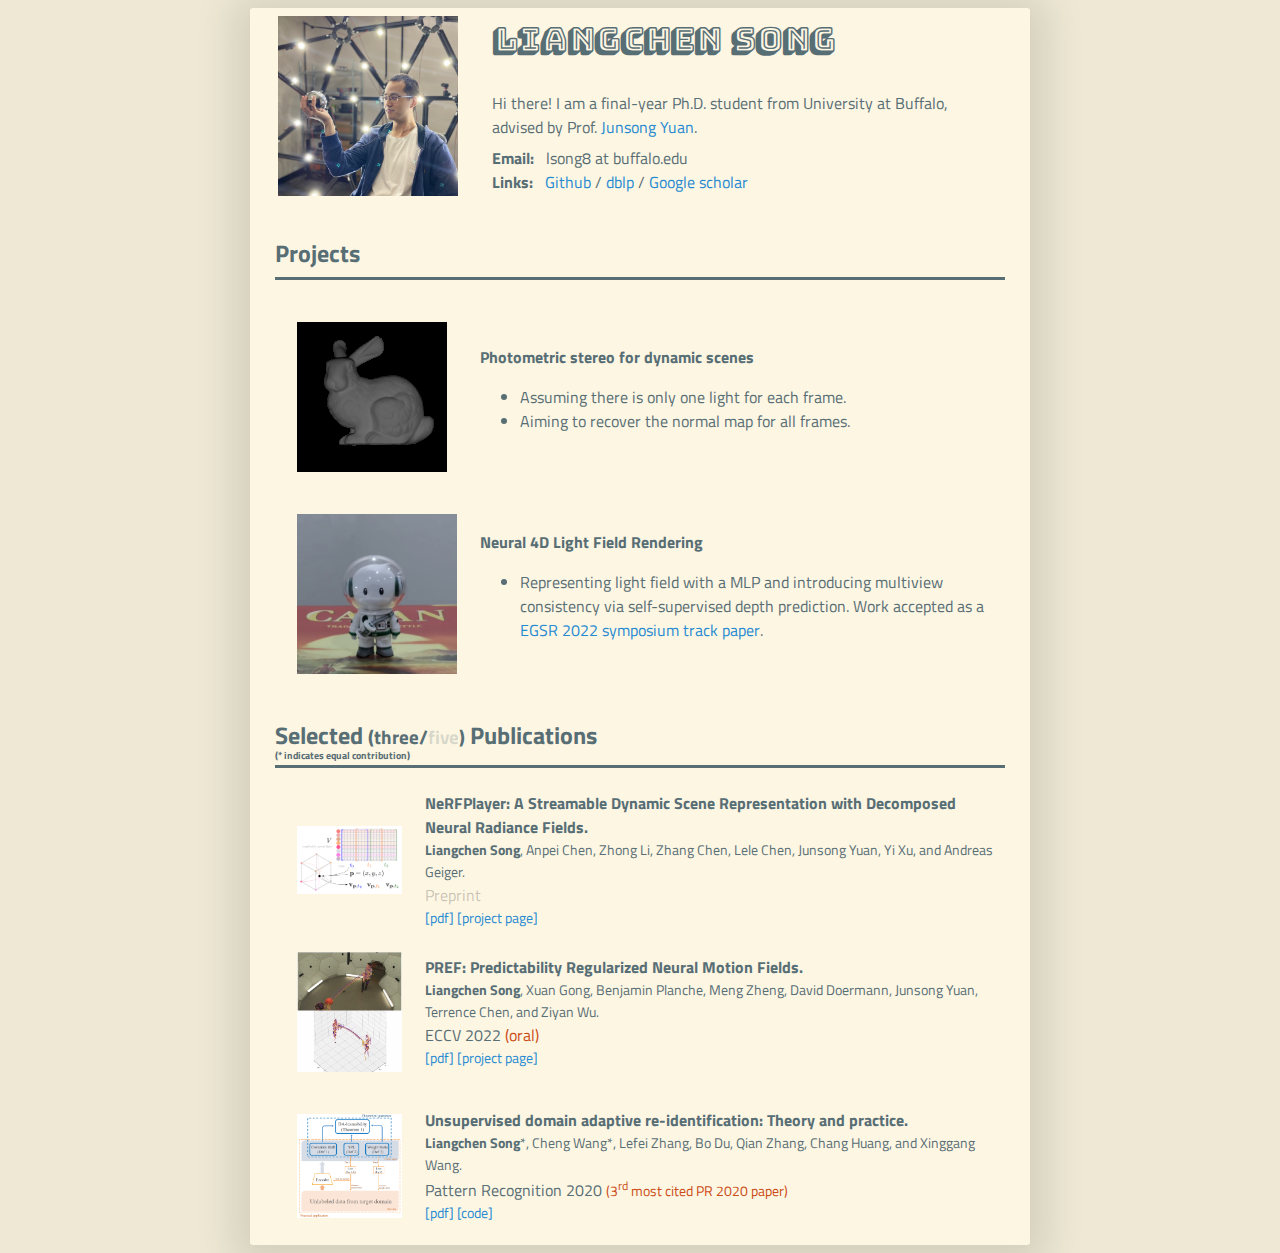
==== commit 714b6d08: "u" ====
--- a/index.html
+++ b/index.html
@@ -25,7 +25,7 @@
     <td width="50%" style="font-family:'Bungee Shade'"><h1>Liangchen Song</h1></td>
 </tr>
 <tr>
-    <td>Hi there! I am a third-year Ph.D. student from University at Buffalo, advised by Prof. <a href="https://cse.buffalo.edu/~jsyuan/index.html">Junsong Yuan</a>.
+    <td>Hi there! I am a final-year Ph.D. student from University at Buffalo, advised by Prof. <a href="https://cse.buffalo.edu/~jsyuan/index.html">Junsong Yuan</a>.
     </td>
 </tr>
 <tr>
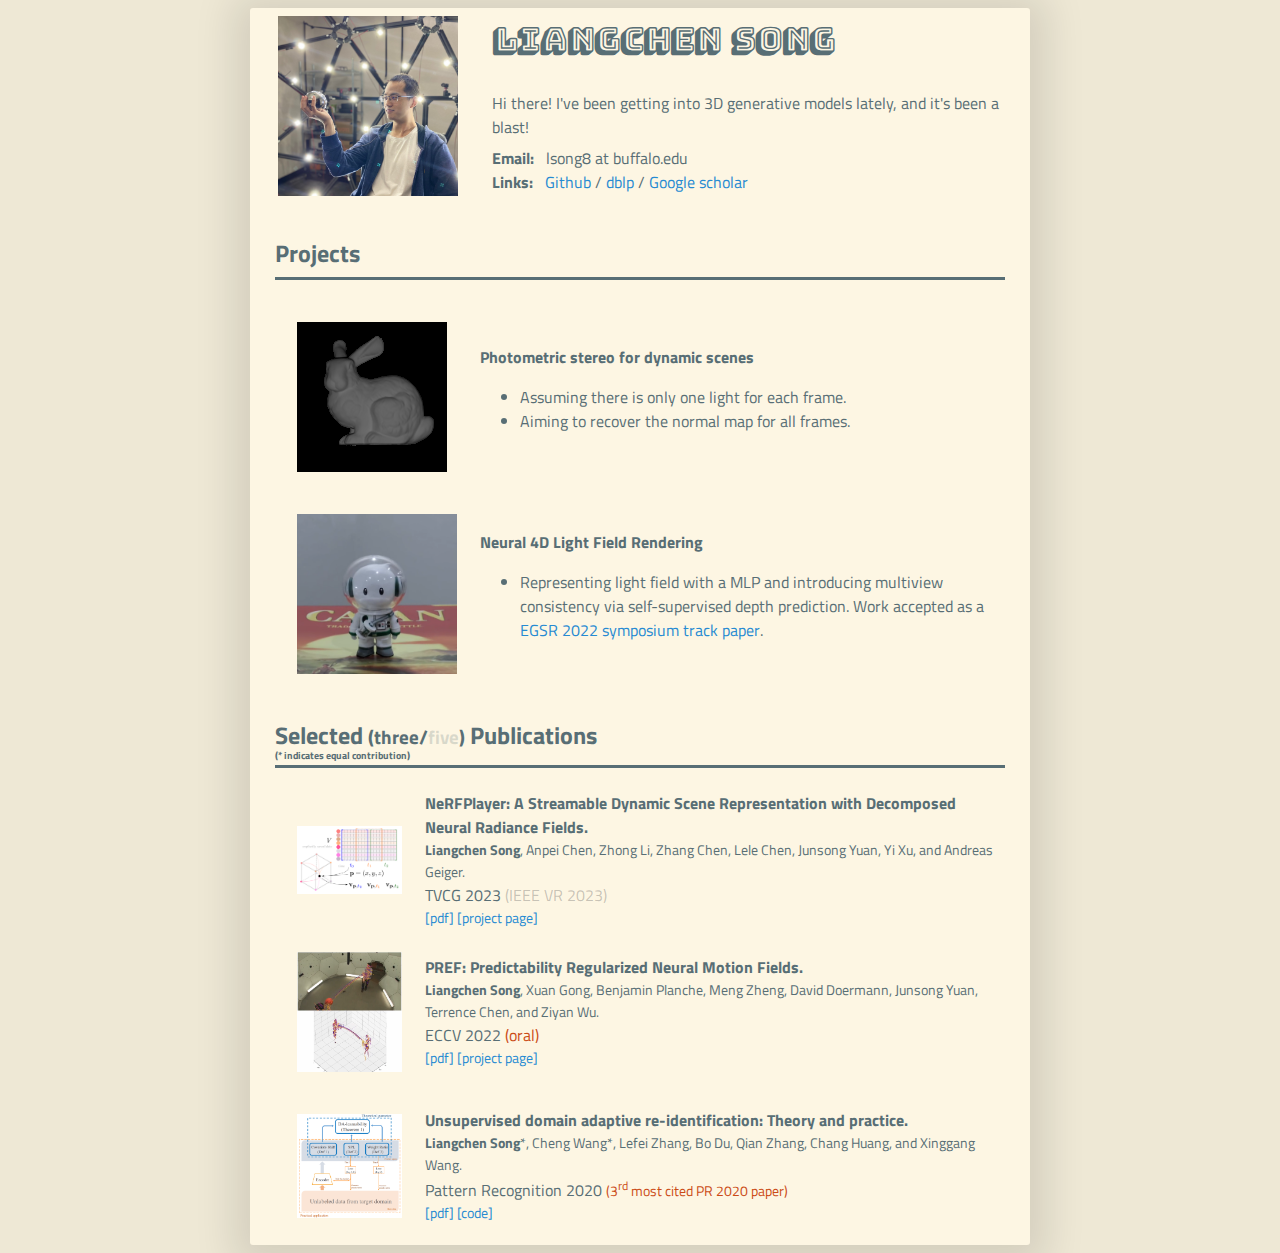
==== commit 1a7115e2: "u" ====
--- a/index.html
+++ b/index.html
@@ -25,7 +25,8 @@
     <td width="50%" style="font-family:'Bungee Shade'"><h1>Liangchen Song</h1></td>
 </tr>
 <tr>
-    <td>Hi there! I am a final-year Ph.D. student from University at Buffalo, advised by Prof. <a href="https://cse.buffalo.edu/~jsyuan/index.html">Junsong Yuan</a>.
+    <td>Hi there! I've been getting into 3D generative models lately, and it's been a blast!
+        <!-- I am a final-year Ph.D. student from University at Buffalo, advised by Prof. <a href="https://cse.buffalo.edu/~jsyuan/index.html">Junsong Yuan</a>. -->
     </td>
 </tr>
 <tr>
@@ -89,7 +90,7 @@
     <td style="padding:20px;width:20%;vertical-align:middle"><img style="width: 100%;" src="images/nerfplayer.png"></td>
     <td><strong>NeRFPlayer: A Streamable Dynamic Scene Representation with Decomposed Neural Radiance Fields.</strong>
         <p style="font-size: 90%;"><strong>Liangchen Song</strong>, Anpei Chen, Zhong Li, Zhang Chen, Lele Chen, Junsong Yuan, Yi Xu, and Andreas Geiger.</p>
-        <span style="color: #54545452">Preprint</span> <span style="color: #cb4b16"></span><br>
+        TVCG 2023 <span style="color: #54545452">(IEEE VR 2023)</span><span style="color: #cb4b16"></span><br>
         <p style="font-size: 90%;">
         <a href="https://arxiv.org/pdf/2210.15947">[pdf]</a> 
         <a href="projects/nerfplayer.html">[project page]</a> </p>
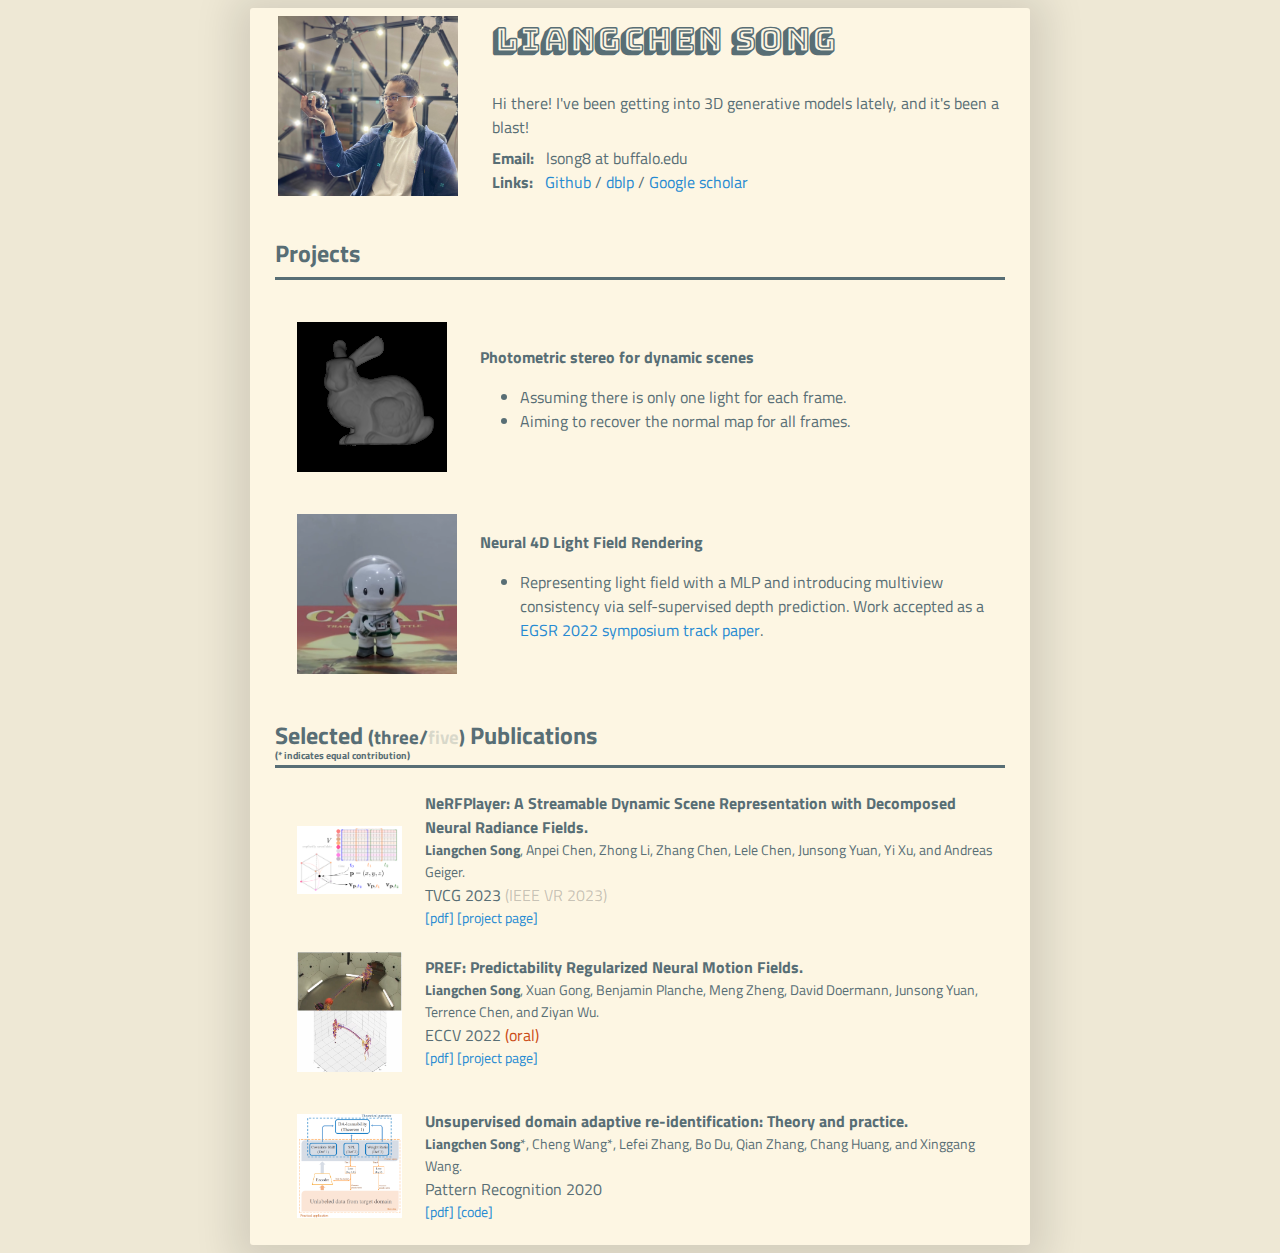
==== commit 248a80ac: "u" ====
--- a/index.html
+++ b/index.html
@@ -112,9 +112,9 @@
     <td style="padding:20px;width:20%;vertical-align:middle"><img style="width: 100%;" src="images/pr.png"></td>
     <td><strong>Unsupervised domain adaptive re-identification: Theory and practice.</strong>
         <p style="font-size: 90%;"><strong>Liangchen Song</strong>*, Cheng Wang*, Lefei Zhang, Bo Du, Qian Zhang, Chang Huang, and Xinggang Wang.</p>
-        Pattern Recognition 2020 <a class="plain" style="color: #cb4b16;font-size:90%" href="https://www.journals.elsevier.com/pattern-recognition/most-cited-articles">(3<sup>rd</sup> most cited PR 2020 paper)</a><br>
+        Pattern Recognition 2020 <br>
         <p style="font-size: 90%;"><a href="https://arxiv.org/pdf/1807.11334.pdf">[pdf]</a> 
-        <a href="https://github.com/lsongx/DomainAdaptiveReID">[code]</a> </p>
+        <a href="https://github.com/lsongx/DomainAdaptiveReID">[code]</a></p>
         <div class="comment"><p># My first work after learning deep learning. Got rejected by almost all 'top' AI conferences.<br>
         # Happy to see that some people cited this paper.</p></div>
     </td>
@@ -162,7 +162,7 @@
     <td style="padding:20px;width:20%;vertical-align:middle"><img style="width: 100%;" src="images/pr.png"></td>
     <td><strong>Unsupervised domain adaptive re-identification: Theory and practice.</strong>
         <p style="font-size: 90%;"><strong>Liangchen Song</strong>*, Cheng Wang*, Lefei Zhang, Bo Du, Qian Zhang, Chang Huang, and Xinggang Wang.</p>
-        Pattern Recognition 2020 <a class="plain" style="color: #cb4b16;font-size:90%" href="https://www.journals.elsevier.com/pattern-recognition/most-cited-articles">(3<sup>rd</sup> most cited PR 2020 paper)</a><br>
+        Pattern Recognition 2020<br>
         <p style="font-size: 90%;"><a href="https://arxiv.org/pdf/1807.11334.pdf">[pdf]</a> 
         <a href="https://github.com/lsongx/DomainAdaptiveReID">[code]</a> </p>
         <div class="comment"><p># My first work after learning deep learning. Got rejected by almost all 'top' AI conferences.<br>
